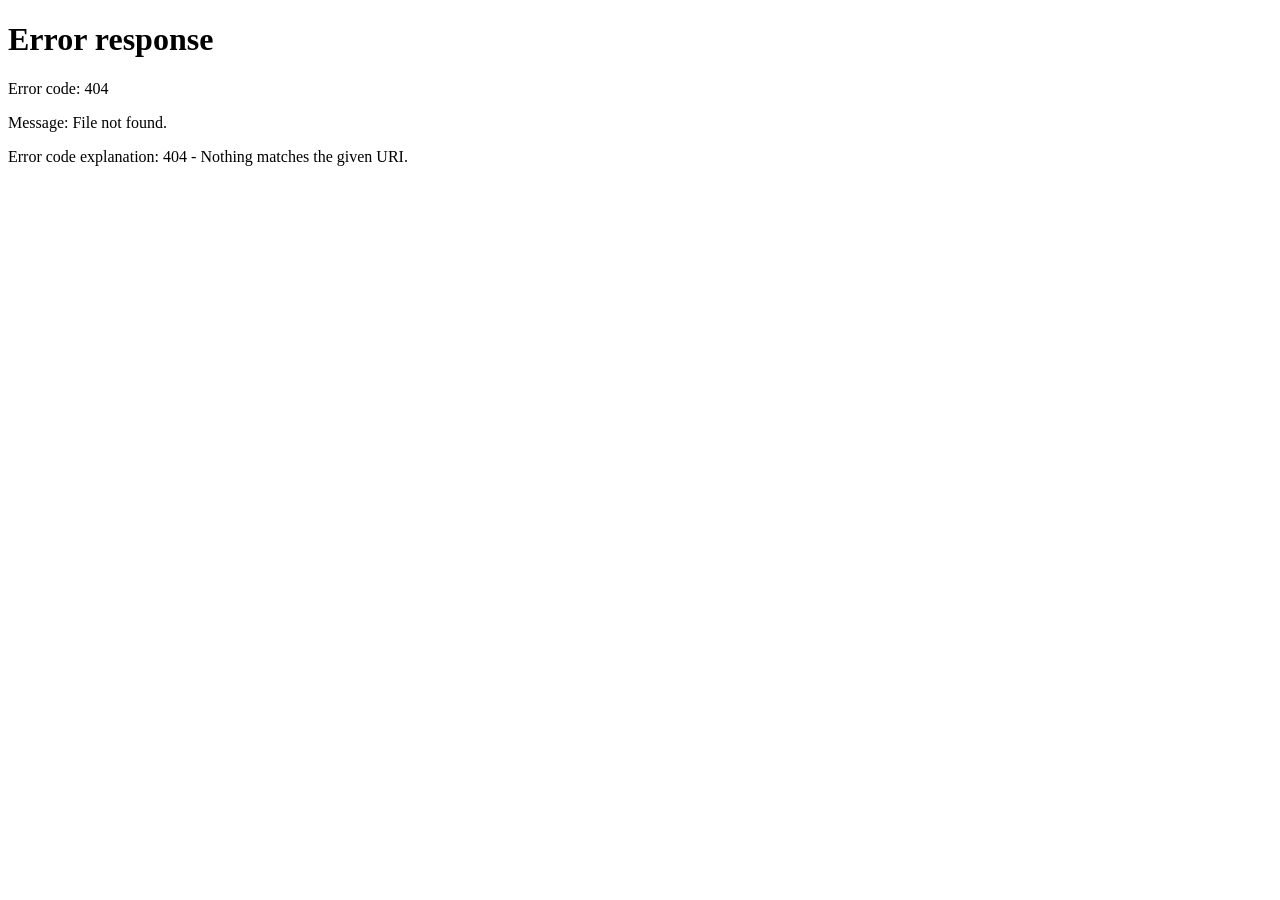
==== index.html @ 026084ff "Site direction" ====
<!doctype html>
<html lang="en">
<head>
    <meta charset="utf-8">
    <meta http-equiv="refresh" content="0; url=/Rivka_Dikstein_Lab/equipment_orders/templates/index.html">
    <title>Equipment Ordering</title>
</head>
<body>
    <p>If you are not redirected, <a href="/Rivka_Dikstein_Lab/equipment_orders/templates/index.html">open the equipment ordering site</a>.</p>
</body>
</html>
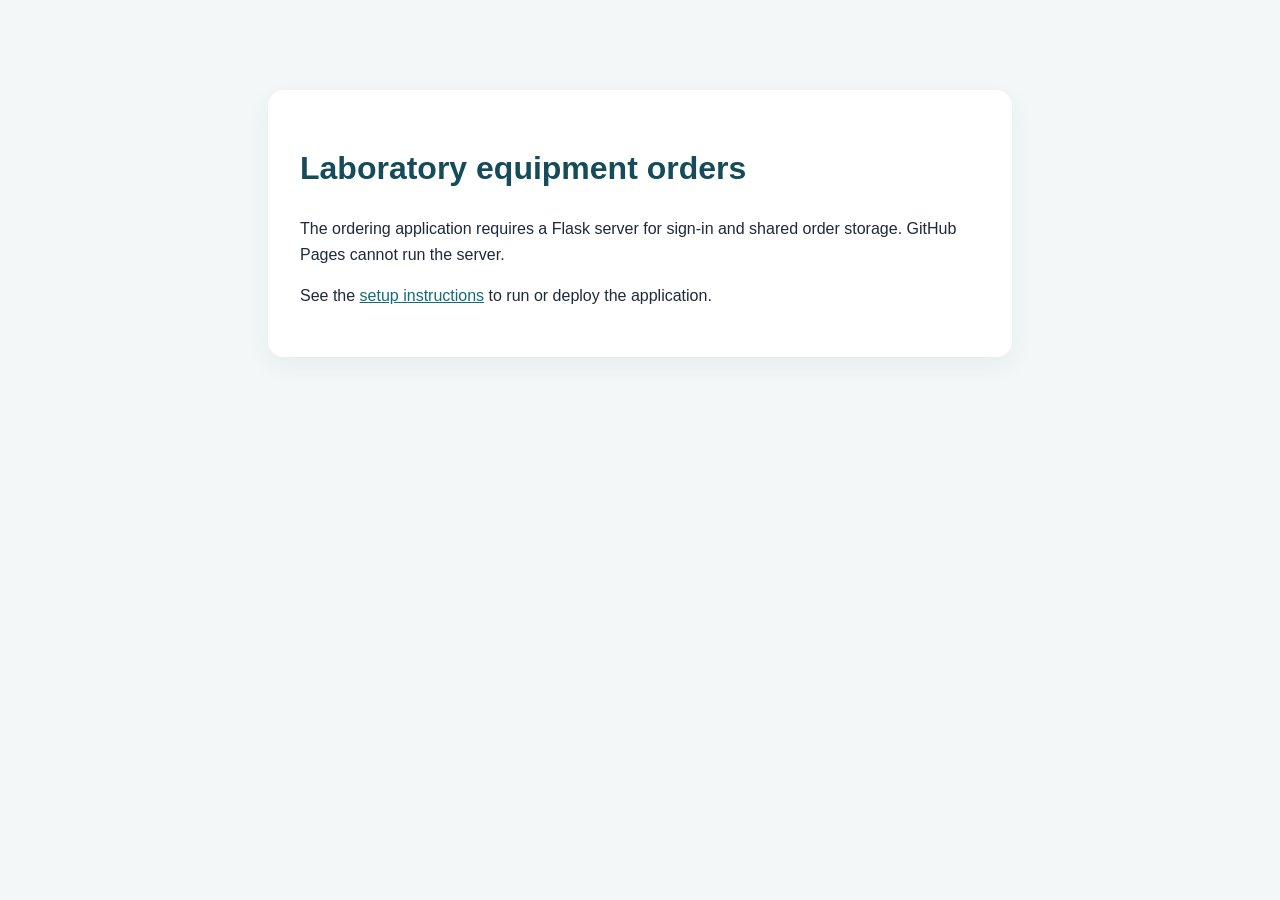
==== commit 5c80eba9: "Update and upgrade the existing Flask Laboratory Equipment Ordering applicatio" ====
--- a/index.html
+++ b/index.html
@@ -2,10 +2,20 @@
 <html lang="en">
 <head>
     <meta charset="utf-8">
-    <meta http-equiv="refresh" content="0; url=/Rivka_Dikstein_Lab/equipment_orders/templates/index.html">
-    <title>Equipment Ordering</title>
+    <meta name="viewport" content="width=device-width, initial-scale=1">
+    <title>Equipment Orders | Dikstein Lab</title>
+    <style>
+        body { margin: 0; background: #f3f7f8; color: #1e293b; font: 16px/1.6 "Segoe UI", Arial, sans-serif; }
+        main { max-width: 680px; margin: 10vh auto; padding: 32px; background: white; border-radius: 16px; box-shadow: 0 8px 24px #203f4810; }
+        h1 { color: #164b59; }
+        a { color: #136b78; }
+    </style>
 </head>
 <body>
-    <p>If you are not redirected, <a href="/Rivka_Dikstein_Lab/equipment_orders/templates/index.html">open the equipment ordering site</a>.</p>
+    <main>
+        <h1>Laboratory equipment orders</h1>
+        <p>The ordering application requires a Flask server for sign-in and shared order storage. GitHub Pages cannot run the server.</p>
+        <p>See the <a href="https://github.com/ehudelfer/Rivka_Dikstein_Lab#equipment-ordering-application">setup instructions</a> to run or deploy the application.</p>
+    </main>
 </body>
 </html>
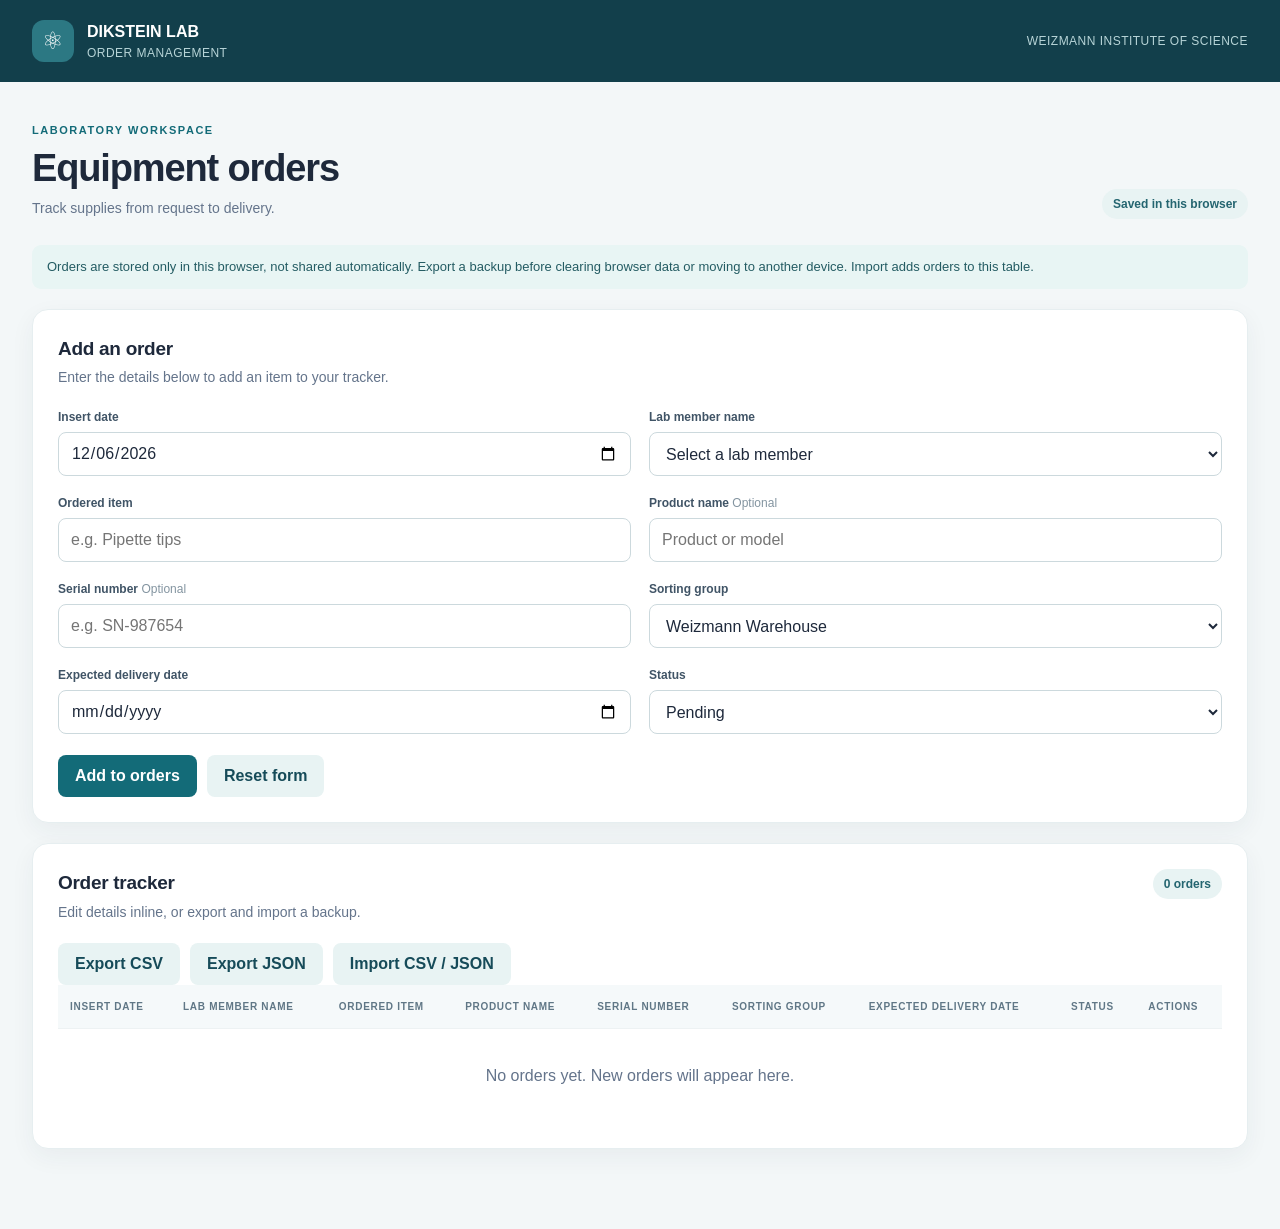
==== commit 79677a42: "standalone ordering app" ====
--- a/index.html
+++ b/index.html
@@ -2,20 +2,10 @@
 <html lang="en">
 <head>
     <meta charset="utf-8">
-    <meta name="viewport" content="width=device-width, initial-scale=1">
+    <meta http-equiv="refresh" content="0; url=equipment_orders/index.html">
     <title>Equipment Orders | Dikstein Lab</title>
-    <style>
-        body { margin: 0; background: #f3f7f8; color: #1e293b; font: 16px/1.6 "Segoe UI", Arial, sans-serif; }
-        main { max-width: 680px; margin: 10vh auto; padding: 32px; background: white; border-radius: 16px; box-shadow: 0 8px 24px #203f4810; }
-        h1 { color: #164b59; }
-        a { color: #136b78; }
-    </style>
 </head>
 <body>
-    <main>
-        <h1>Laboratory equipment orders</h1>
-        <p>The ordering application requires a Flask server for sign-in and shared order storage. GitHub Pages cannot run the server.</p>
-        <p>See the <a href="https://github.com/ehudelfer/Rivka_Dikstein_Lab#equipment-ordering-application">setup instructions</a> to run or deploy the application.</p>
-    </main>
+    <p>Opening the <a href="equipment_orders/index.html">equipment ordering site</a>.</p>
 </body>
 </html>
